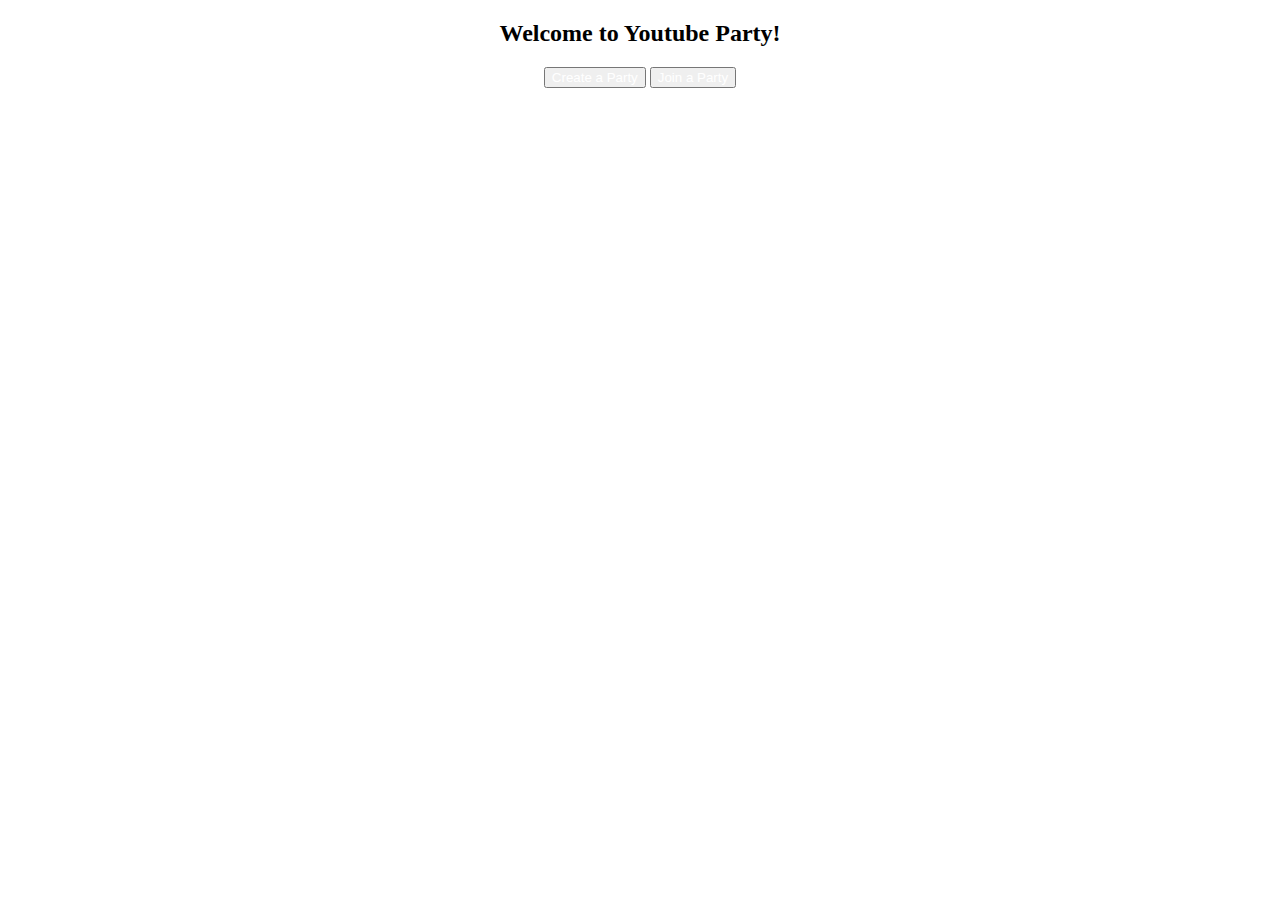
==== src/main/webapp/index.html @ c061d825 "Add ui for the homepage and creation of rooms" ====
<!DOCTYPE html>
<html lang="en-US">
  <head>
    <meta charset="UTF-8">
    <title>Youtube Party</title>
    <link rel="stylesheet" href="style.css">
    <script src="script.js"></script>
  </head>
  <body>
      <center>
        <h2>Welcome to Youtube Party!</h2>
        <div id="button_row"> 
          <a href="./create-room.html" style="text-decoration:none">  
            <button id="create_button">
                <span style="color:white;">Create a Party</span>
            </button>
          </a>
          <a href="./join-room.html" style="text-decoration:none">
            <button id="join_button">
                <span style="color:white;">Join a Party</span>
            </button>
          </a>
        <div>
      </center>
  </body>
</html>
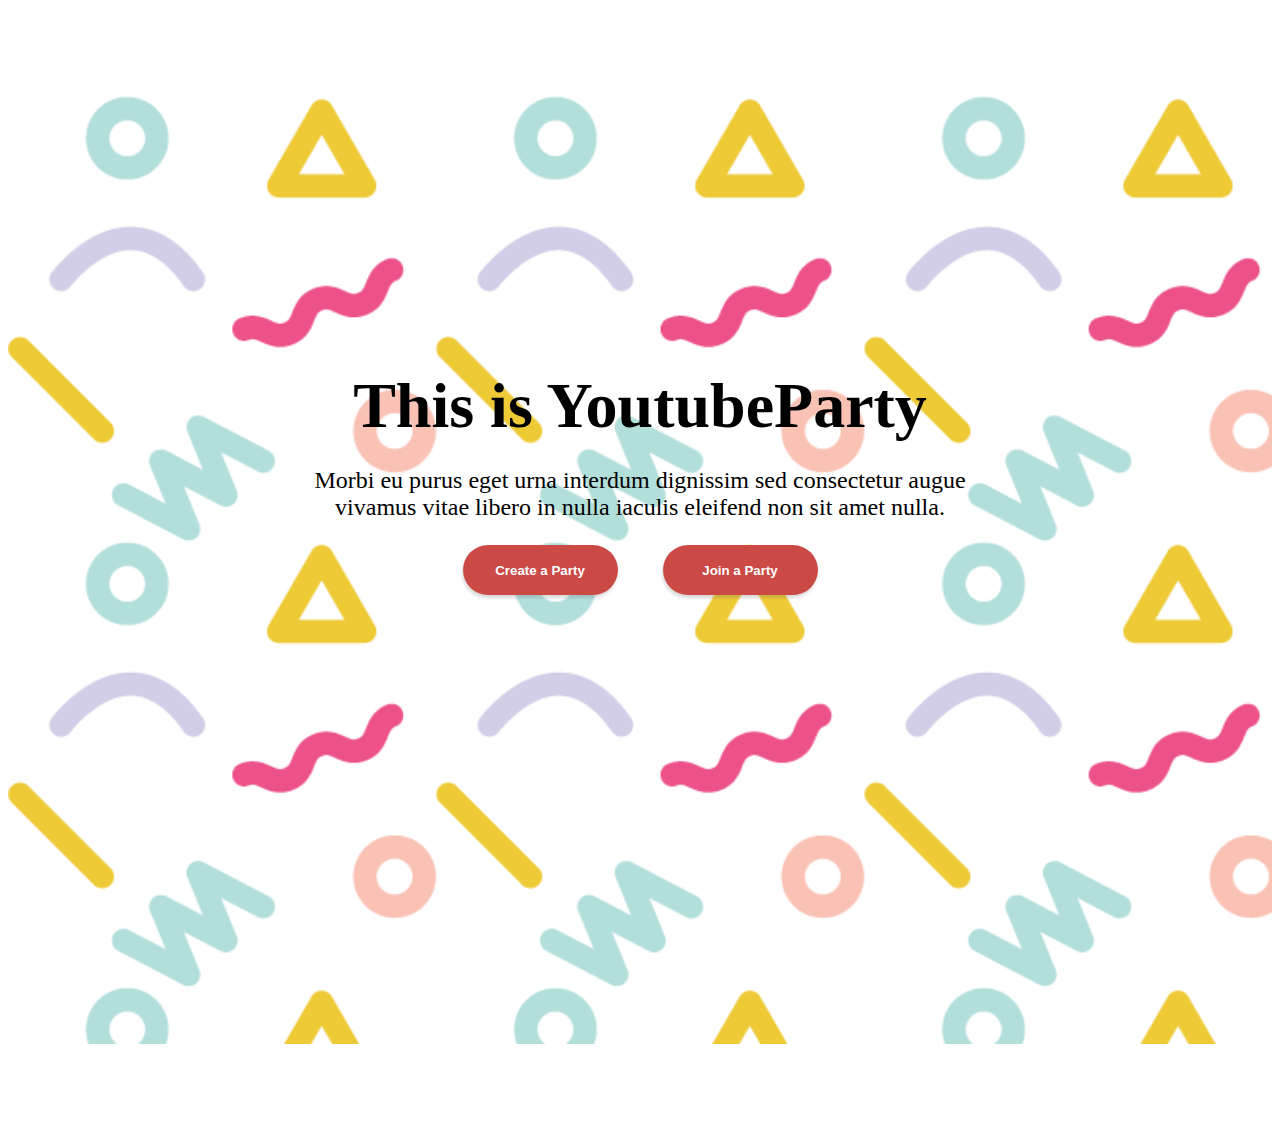
==== commit 11002c3f: "Add changes -Ross" ====
--- a/src/main/webapp/index.html
+++ b/src/main/webapp/index.html
@@ -1,26 +1,27 @@
 <!DOCTYPE html>
 <html lang="en-US">
-  <head>
+<head>
     <meta charset="UTF-8">
     <title>Youtube Party</title>
-    <link rel="stylesheet" href="style.css">
-    <script src="script.js"></script>
-  </head>
+    <link rel="stylesheet" href="stylesheets/home-style.css">
+</head>
   <body>
-      <center>
-        <h2>Welcome to Youtube Party!</h2>
-        <div id="button_row"> 
-          <a href="./create-room.html" style="text-decoration:none">  
-            <button id="create_button">
-                <span style="color:white;">Create a Party</span>
-            </button>
-          </a>
-          <a href="./join-room.html" style="text-decoration:none">
-            <button id="join_button">
-                <span style="color:white;">Join a Party</span>
-            </button>
-          </a>
-        <div>
-      </center>
+    <section id="banner" data-video="images/banner">
+        <div class="inner">
+            <header>
+                <h1>This is YoutubeParty</h1>
+                <p>Morbi eu purus eget urna interdum dignissim sed consectetur augue<br />
+                vivamus vitae libero in nulla iaculis eleifend non sit amet nulla.</p>
+            </header>
+            <div id="buttons-row">
+                <button class="home-button" id="create_button" onclick="authenticate('./views/create-room.html')">
+                    <span style="color:white;">Create a Party</span>
+                </button>
+                <button class="home-button" id="join_button" onclick="authenticate('./views/join-room.html')">
+                    <span style="color:white;">Join a Party</span>
+                </button>
+            </div>
+        </div>
+    </section>
   </body>
-</html>+</html> 
--- a/src/main/webapp/stylesheets/home-style.css
+++ b/src/main/webapp/stylesheets/home-style.css
@@ -0,0 +1,147 @@
+
+/* Banner */
+#banner {
+    display: -ms-flexbox;
+    padding: 8em 0 6em 0;
+    align-items: center;
+    display: flex;
+    justify-content: center;
+    background-image: url("../media/white-bg-2.png");
+    background-position: center;
+    background-size: 100%;
+    background-repeat: no-repeat;
+    border-top: 0;
+    min-height: 100vh;
+    height: 100vh !important;
+    position: relative;
+    text-align: center;
+    overflow: hidden;
+}
+
+#banner .inner {
+    transform: scale(1.0);
+    transition: opacity 1s ease, transform 1s ease;
+    opacity: 1;
+    position: relative;
+    z-index: 2;
+}
+
+#banner h1 {
+    font-size: 4em;
+    margin-bottom: .25em;
+}
+
+#banner p {
+    color: black;
+    font-size: 1.5em;
+}
+
+#banner video {
+    transform: translateX(50%) translateY(50%);
+    position: absolute;
+    bottom: 50%;
+    right: 50%;
+    width: auto;
+    height: auto;
+    min-width: 100%;
+    min-height: 100%;
+    overflow: hidden;
+}
+
+#banner:before {
+    transition: opacity 3s ease;
+    transition-delay: 1.25s;
+    content: '';
+    display: block;
+    height: 100%;
+    left: 0;
+    opacity: 0.45;
+    position: absolute;
+    top: 0;
+    width: 100%;
+    z-index: 1;
+}
+
+@media screen and (max-width: 1280px) {
+    #banner video {
+        display: none;
+    }
+}
+
+@media screen and (max-width: 736px) {
+    #banner {
+        min-height: 0;
+        height: auto !important;
+        padding: 4em 2em;
+    }
+
+    #banner .inner {
+        width: 100%;
+    }
+
+    #banner h1 {
+        font-size: 1.75em;
+        margin-bottom: 0.5em;
+        padding-bottom: 0;
+    }
+
+    #banner p {
+        font-size: 1.25em;
+    }
+
+    #banner br {
+        display: none;
+    }
+
+    #banner .button {
+        width: 100%;
+    }
+}
+
+@media screen and (max-width: 480px) {
+
+    #banner p {
+        font-size: 1em;
+    }
+
+}
+
+body.is-loading #banner .inner {
+    transform: scale(0.99);
+    opacity: 0;
+}
+
+body.is-loading #banner:before {
+    opacity: 1;
+}
+
+#buttons-row {
+    display: flex;
+    justify-content: space-around;
+    flex-wrap: wrap;
+    width: 400px;
+    height: 300px;
+    margin: auto;
+}
+
+.home-button {
+    font-family: 'Noto Sans', sans-serif;
+    cursor: pointer;
+    box-shadow: -1px 3px 3px 0 rgba(80, 80, 80, .2);
+    width: 155px;
+    height: 50px;
+    padding: 17px;
+    border: none;
+    border-radius: 30px;
+    margin: 0 10px 40px;
+    color: #fff;
+    font-weight: bold;
+    flex: 0 0 auto;
+    transition: all 0.3s ease;
+    background: #CB4A46;
+}
+
+.home-button:hover {
+  width: 160px;
+  box-shadow: -1px 6px 10px 0 rgba(120, 60, 20, .2);
+}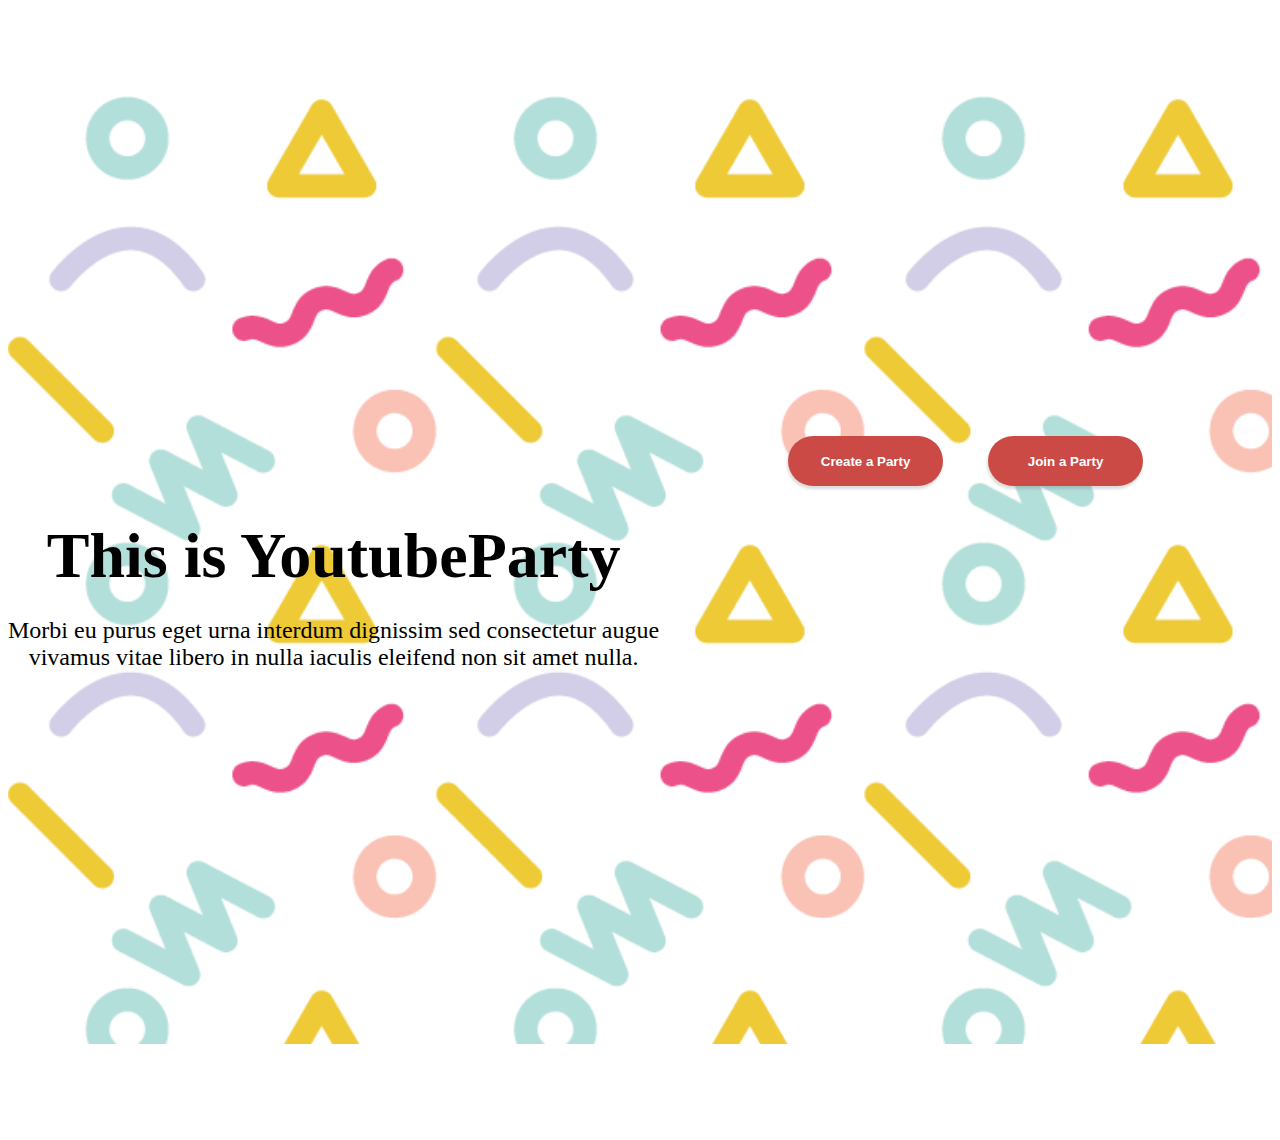
==== commit af65490f: "Add aria labels" ====
--- a/src/main/webapp/index.html
+++ b/src/main/webapp/index.html
@@ -4,24 +4,23 @@
     <meta charset="UTF-8">
     <title>Youtube Party</title>
     <link rel="stylesheet" href="stylesheets/home-style.css">
+    <script src="./scripts/home_script.js"></script>
 </head>
   <body>
-    <section id="banner" data-video="images/banner">
-        <div class="inner">
-            <header>
-                <h1>This is YoutubeParty</h1>
-                <p>Morbi eu purus eget urna interdum dignissim sed consectetur augue<br />
-                vivamus vitae libero in nulla iaculis eleifend non sit amet nulla.</p>
-            </header>
-            <div id="buttons-row">
-                <button class="home-button" id="create_button" onclick="authenticate('./views/create-room.html')">
-                    <span style="color:white;">Create a Party</span>
-                </button>
-                <button class="home-button" id="join_button" onclick="authenticate('./views/join-room.html')">
-                    <span style="color:white;">Join a Party</span>
-                </button>
-            </div>
+    <div id="banner">
+        <header>
+            <h1>This is YoutubeParty</h1>
+            <p>Morbi eu purus eget urna interdum dignissim sed consectetur augue<br />
+            vivamus vitae libero in nulla iaculis eleifend non sit amet nulla.</p>
+        </header>
+        <div id="buttons-row">
+            <button  aria-label="Create Youtube Party" class="home-button" id="create_button" onclick="authenticate('./views/create-room.html')">
+                <span style="color:white;">Create a Party</span>
+            </button>
+            <button aria-label="Join Youtube Party room" class="home-button" id="join_button" onclick="authenticate('./views/join-room.html')">
+                <span style="color:white;">Join a Party</span>
+            </button>
         </div>
-    </section>
+    </div>
   </body>
 </html> 
--- a/src/main/webapp/stylesheets/home-style.css
+++ b/src/main/webapp/stylesheets/home-style.css
@@ -1,7 +1,6 @@
 
 /* Banner */
 #banner {
-    display: -ms-flexbox;
     padding: 8em 0 6em 0;
     align-items: center;
     display: flex;
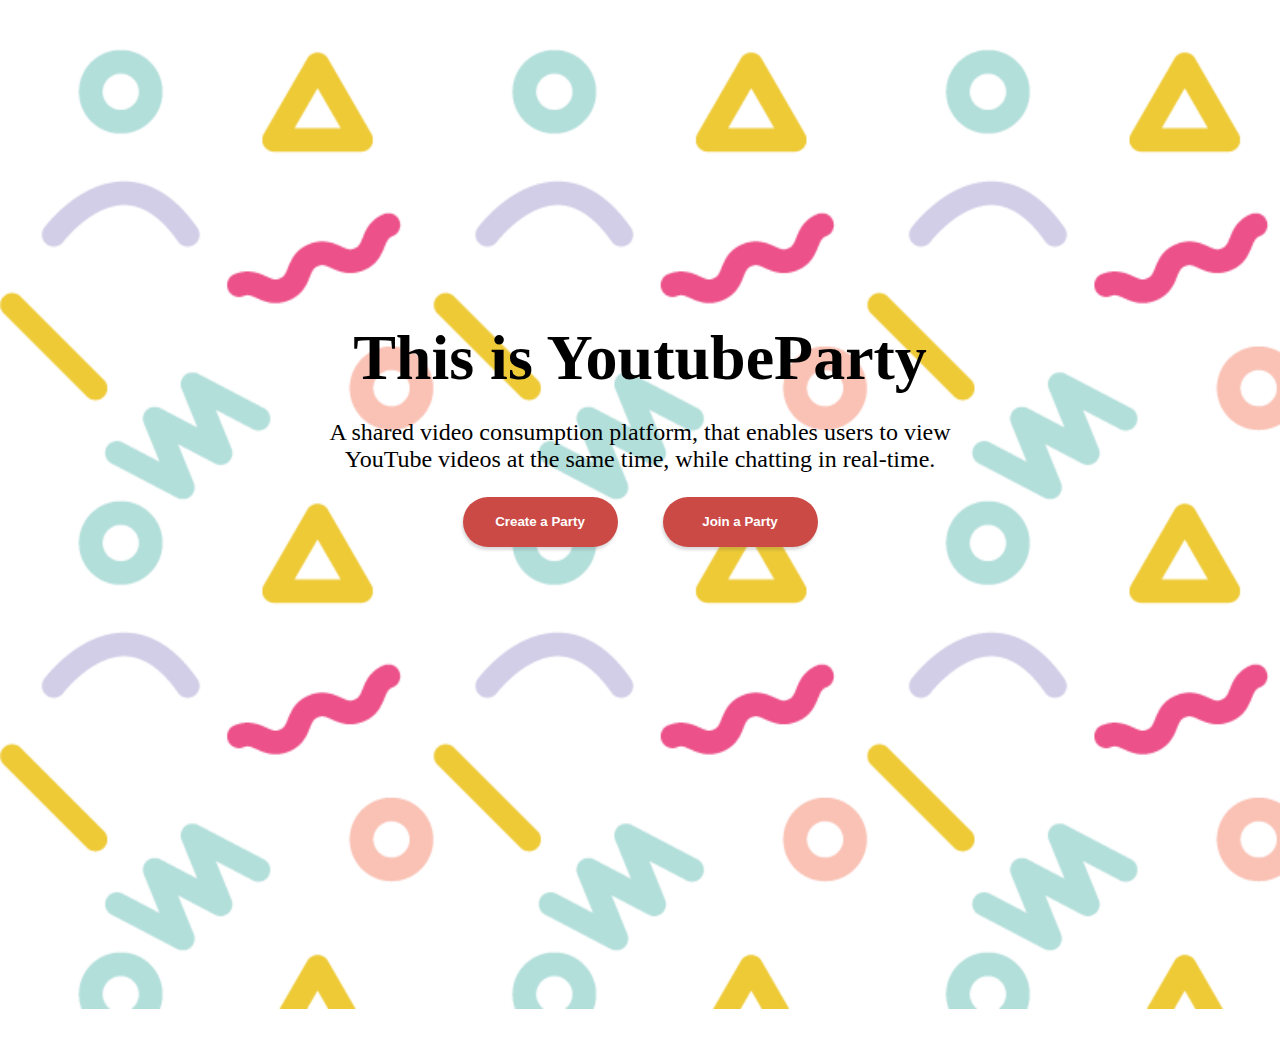
==== commit 05708f37: "Merge branch 'experiment-branch' of https://github.com/googleinterns/capstone-step150-2020 into expe" ====
--- a/src/main/webapp/index.html
+++ b/src/main/webapp/index.html
@@ -6,12 +6,12 @@
     <link rel="stylesheet" href="stylesheets/home-style.css">
     <script src="./scripts/home_script.js"></script>
 </head>
-  <body>
+<body>
     <div id="banner">
         <header>
             <h1>This is YoutubeParty</h1>
-            <p>Morbi eu purus eget urna interdum dignissim sed consectetur augue<br />
-            vivamus vitae libero in nulla iaculis eleifend non sit amet nulla.</p>
+            <p>A shared video consumption platform, that enables users to view <br />
+            YouTube videos at the same time, while chatting in real-time.</p>
         </header>
         <div id="buttons-row">
             <button  aria-label="Create Youtube Party" class="home-button" id="create_button" onclick="authenticate('./views/create-room.html')">
@@ -22,5 +22,5 @@
             </button>
         </div>
     </div>
-  </body>
+</body>
 </html> 
--- a/src/main/webapp/stylesheets/home-style.css
+++ b/src/main/webapp/stylesheets/home-style.css
@@ -1,28 +1,24 @@
+body{
+    background-image: url("../media/white-bg-2.png");
+    background-position: center;
+    background-size: 100%;
+    background-repeat: no-repeat;
+    border-top: 0;
+    min-height: 100vh;
+    height: 100vh !important;  
+}
 
 /* Banner */
 #banner {
     padding: 8em 0 6em 0;
     align-items: center;
     display: flex;
+    flex-direction: column;
     justify-content: center;
-    background-image: url("../media/white-bg-2.png");
-    background-position: center;
-    background-size: 100%;
-    background-repeat: no-repeat;
-    border-top: 0;
-    min-height: 100vh;
-    height: 100vh !important;
     position: relative;
     text-align: center;
     overflow: hidden;
-}
-
-#banner .inner {
-    transform: scale(1.0);
-    transition: opacity 1s ease, transform 1s ease;
-    opacity: 1;
-    position: relative;
-    z-index: 2;
+    margin-top: 150px;
 }
 
 #banner h1 {
@@ -35,22 +31,9 @@
     font-size: 1.5em;
 }
 
-#banner video {
-    transform: translateX(50%) translateY(50%);
-    position: absolute;
-    bottom: 50%;
-    right: 50%;
-    width: auto;
-    height: auto;
-    min-width: 100%;
-    min-height: 100%;
-    overflow: hidden;
-}
-
 #banner:before {
     transition: opacity 3s ease;
     transition-delay: 1.25s;
-    content: '';
     display: block;
     height: 100%;
     left: 0;
@@ -59,55 +42,6 @@
     top: 0;
     width: 100%;
     z-index: 1;
-}
-
-@media screen and (max-width: 1280px) {
-    #banner video {
-        display: none;
-    }
-}
-
-@media screen and (max-width: 736px) {
-    #banner {
-        min-height: 0;
-        height: auto !important;
-        padding: 4em 2em;
-    }
-
-    #banner .inner {
-        width: 100%;
-    }
-
-    #banner h1 {
-        font-size: 1.75em;
-        margin-bottom: 0.5em;
-        padding-bottom: 0;
-    }
-
-    #banner p {
-        font-size: 1.25em;
-    }
-
-    #banner br {
-        display: none;
-    }
-
-    #banner .button {
-        width: 100%;
-    }
-}
-
-@media screen and (max-width: 480px) {
-
-    #banner p {
-        font-size: 1em;
-    }
-
-}
-
-body.is-loading #banner .inner {
-    transform: scale(0.99);
-    opacity: 0;
 }
 
 body.is-loading #banner:before {
@@ -141,6 +75,25 @@
 }
 
 .home-button:hover {
-  width: 160px;
-  box-shadow: -1px 6px 10px 0 rgba(120, 60, 20, .2);
-}+    width: 160px;
+    box-shadow: -1px 6px 10px 0 rgba(120, 60, 20, .2);
+}
+
+#loginbutton {
+    font-family: 'Noto Sans', sans-serif;
+    cursor: pointer;
+    box-shadow: -1px 3px 3px 0 rgba(80, 80, 80, .2);
+    width: 10vw;
+    height: 10vh;
+    padding: 17px;
+    border: none;
+    border-radius: 30px;
+    margin: 0 10px 40px;
+    color: #fff;
+    font-weight: bold;
+    flex: 0 0 auto;
+    transition: all 0.3s ease;
+    background: #CB4A46;
+    margin-top: 150px;
+    font-size: 27px;
+}
